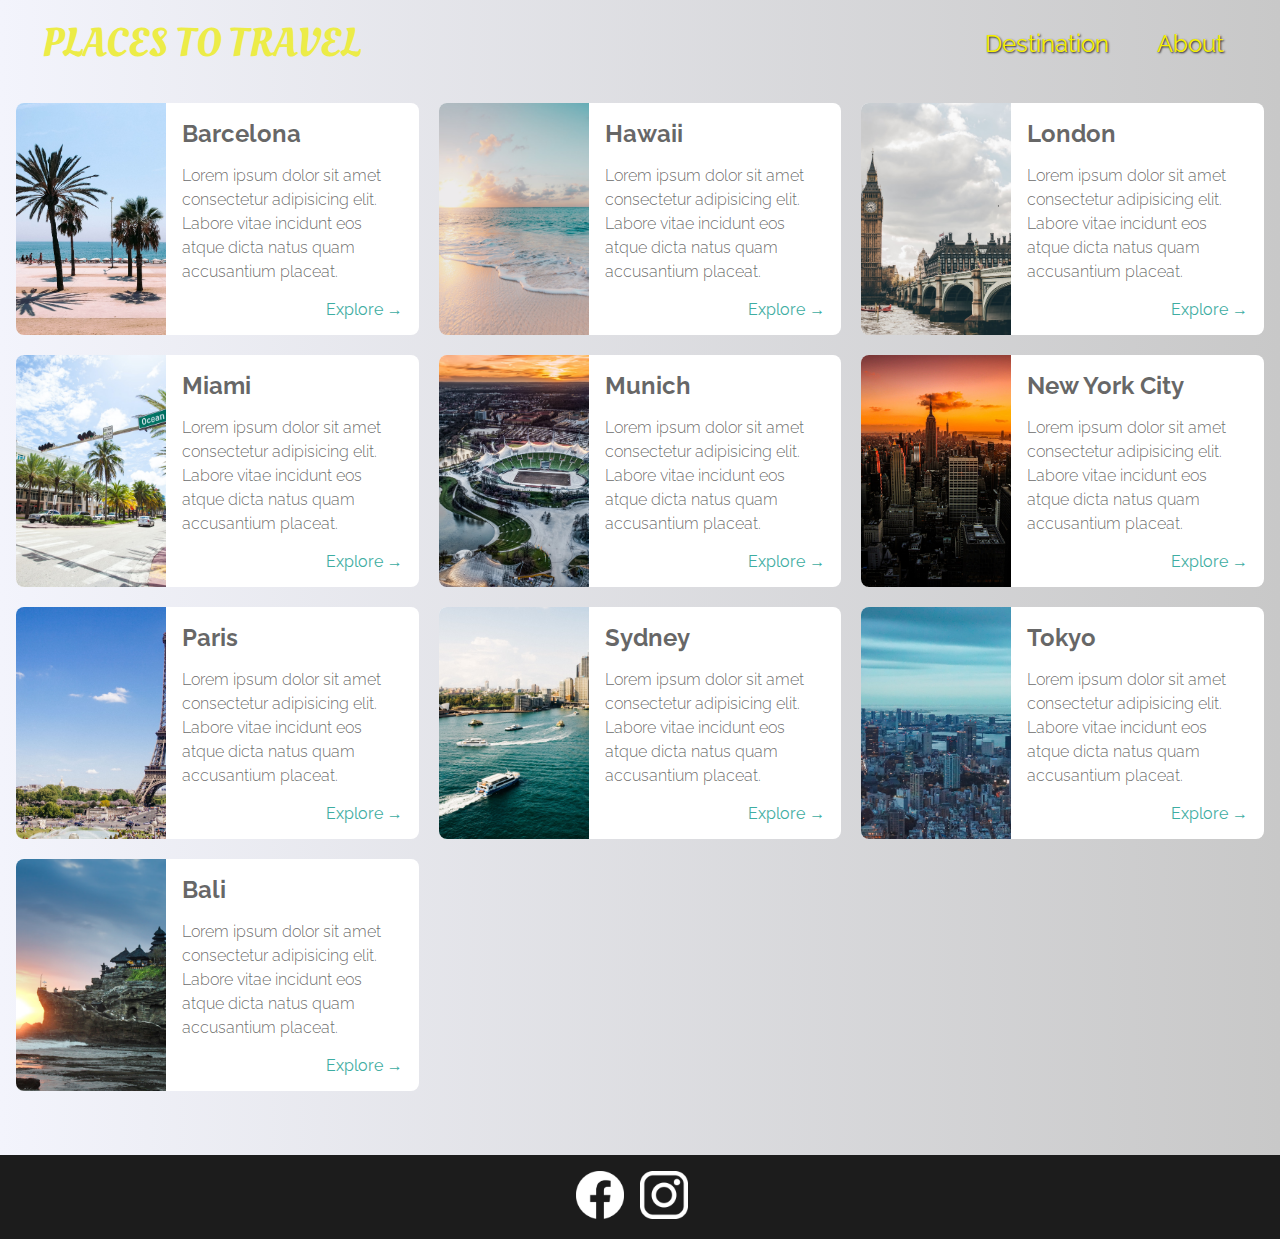
==== places.html @ 9e2e029f "adding places.html page" ====
<!DOCTYPE html>

<html>

  <head>
    <link
    href="https://fonts.googleapis.com/css2?family=Raleway:wght@700&family=Oleo+Script:wght@700&family=Quicksand:wght@300;500&display=swap"
    rel="stylesheet"
  />
  <link rel="stylesheet" href="shared.css"/>
  <link rel="stylesheet" href="places.css"/>
       <title>Places to Go</title>

  </head>

  <body>
    <header class="header-container">
        <div class="page-logo" >
            <a href="html.index">Places to Travel</a>
        </div>
        <nav>
            <ul class="link-container">
                <li><a href="index.html">Destination</a></li>
                <li><a href="about.html">About</a></li>
            </ul>
        </nav>
    </header>
    <main>
        <ul>
            <li>
              <img src="images/places/barcelona.jpg" alt="City of Barcelona" />
              <div class="item-content">
                <div>
                  <h2>Barcelona</h2>
                  <p>
                    Lorem ipsum dolor sit amet consectetur adipisicing elit. Labore
                    vitae incidunt eos atque dicta natus quam accusantium placeat.
                  </p>
                </div>
                <div class="actions">
                  <a href="https://en.wikipedia.org/wiki/Barcelona">Explore &#x2192</a>
                </div>
              </div>
            </li>
            <li>
              <img src="images/places/hawaii.jpg" alt="Hawaii beach" />
              <div class="item-content">
                <div>
                  <h2>Hawaii</h2>
                  <p>
                    Lorem ipsum dolor sit amet consectetur adipisicing elit. Labore
                    vitae incidunt eos atque dicta natus quam accusantium placeat.
                  </p>
                </div>
                <div class="actions">
                  <a href="hhttps://en.wikipedia.org/wiki/Hawaii">Explore &#x2192</a>
                </div>
              </div>
            </li>
            <li>
              <img src="images/places/london.jpg" alt="London city" />
              <div class="item-content">
                <div>
                  <h2>London</h2>
                  <p>
                    Lorem ipsum dolor sit amet consectetur adipisicing elit. Labore
                    vitae incidunt eos atque dicta natus quam accusantium placeat.
                  </p>
                  
                </div>
                <div class="actions">
                  <a href="https://en.wikipedia.org/wiki/London">Explore &#x2192</a>
                </div>
              </div>
            </li>
            <li>
              <img src="images/places/miami.jpg" alt="Miami streets" />
              <div class="item-content">
                <div>
                  <h2>Miami</h2>
                  <p>
                    Lorem ipsum dolor sit amet consectetur adipisicing elit. Labore
                    vitae incidunt eos atque dicta natus quam accusantium placeat.
                  </p>
                </div>
                <div class="actions">
                  <a href="https://en.wikipedia.org/wiki/Miami">Explore &#x2192</a>
                </div>
              </div>
            </li>
            <li>
              <img src="images/places/munich.jpg" alt="Munich football stadium" />
              <div class="item-content">
                <div>
                  <h2>Munich</h2>
                  <p>
                    Lorem ipsum dolor sit amet consectetur adipisicing elit. Labore
                    vitae incidunt eos atque dicta natus quam accusantium placeat.
                  </p>
                </div>
                <div class="actions">
                  <a href="https://en.wikipedia.org/wiki/Munich">Explore &#x2192</a>
                </div>
              </div>
            </li>
            <li>
              <img src="images/places/new-york-city.jpg" alt="New York City skyline" />
              <div class="item-content">
                <div>
                  <h2>New York City</h2>
                  <p>
                    Lorem ipsum dolor sit amet consectetur adipisicing elit. Labore
                    vitae incidunt eos atque dicta natus quam accusantium placeat.
                  </p>
                </div>
                <div class="actions">
                  <a href="https://en.wikipedia.org/wiki/New_York_City"
                    >Explore &#x2192</a
                  >
                </div>
              </div>
            </li>
            <li>
              <img src="images/places/paris.jpg" alt="Paris city" />
              <div class="item-content">
                <div>
                  <h2>Paris</h2>
                  <p>
                    Lorem ipsum dolor sit amet consectetur adipisicing elit. Labore
                    vitae incidunt eos atque dicta natus quam accusantium placeat.
                  </p>
                </div>
                <div class="actions">
                  <a href="https://en.wikipedia.org/wiki/Paris">Explore &#x2192</a>
                </div>
              </div>
            </li>
            <li>
              <img src="images/places/sydney.jpg" alt="Sydney beach" />
              <div class="item-content">
                <div>
                  <h2>Sydney</h2>
                  <p>
                    Lorem ipsum dolor sit amet consectetur adipisicing elit. Labore
                    vitae incidunt eos atque dicta natus quam accusantium placeat.
                  </p>
                </div>
                <div class="actions">
                  <a href="https://en.wikipedia.org/wiki/Sydney">Explore &#x2192</a>
                </div>
              </div>
            </li>
            <li>
              <img src="images/places/tokyo.jpg" alt="Tokyo skyline" />
              <div class="item-content">
                <div>
                  <h2>Tokyo</h2>
                  <p>
                    Lorem ipsum dolor sit amet consectetur adipisicing elit. Labore
                    vitae incidunt eos atque dicta natus quam accusantium placeat.
                  </p>
                </div>
                <div class="actions">
                  <a href="https://en.wikipedia.org/wiki/Tokyo">Explore &#x2192</a>
                </div>
              </div>
            </li>
            <li>
              <img src="images/places/bali.jpg" alt="Bali beach" />
              <div class="item-content">
                <div>
                  <h2>Bali</h2>
                  <p>
                    Lorem ipsum dolor sit amet consectetur adipisicing elit. Labore
                    vitae incidunt eos atque dicta natus quam accusantium placeat.
                  </p>
                </div>
                <div class="actions">
                  <a href="https://en.wikipedia.org/wiki/Bali">Explore &#x2192</a>
                </div>
              </div>
            </li>
          </ul>

       </ul>
    </main>
    <footer>
        <ul class="footer">
            <li>
                <a href="#">
                 <img src="images/icons/facebook.png"/>
                </a>
          </li>
            <li>
                <a href="#">
                    <img  src="images/icons/insta.png"/>
                </a>
            </li>
        </ul>


      </footer>
  </body>
</html>
---- shared.css ----
html,body{
    height:100vh;
}
body{
    margin:0;
    font-family:"Raleway","sans-serif";
    height:100vh;
}
.page-logo a{
    color:rgb(236, 236, 71);
    font-size:1.75rem;
    padding:10px;
    text-decoration:none;
    text-transform: uppercase;
    font-family:"Oleo Script";
    margin-right:1rem;
    margin-left:0;
  
}
header{
    display:flex;
    justify-content: space-between;
    align-items: center;
    padding:1rem 2rem;
    position:absolute;
    width:100%;
    box-sizing: border-box;
   
}
.link-container{
    display:flex;
    
}
ul{
    list-style:none;
     margin:0;
}
header li{
    margin-right:0px;
     text-align: right;
   
}
header li a{
    text-decoration: none;
    color:rgb(245, 239, 0);
    text-shadow:1px 1px 2px #1c1c1c;
    font-size:1rem;
    padding:1em;
    border-radius:8px;
}
header li a:hover{
    color:#1c1c1c;
    background-color:rgb(245, 239, 0);

}
.footer{
    display:flex;
    background-color: #1c1c1c;
    padding:1em;
    justify-content:center;
}
.footer img{
   
   height:2rem;
   width:2rem;
   margin-right: 1rem;
}
@media only  screen and (min-width:650px){
  .page-logo a{
      font-size:2.5rem;
      
  }
  header li a{
      font-size:1.5rem;
  }
  .footer img{
      height:3rem;
      width:3rem;
    
  }
}
---- places.css ----
body{
    background:linear-gradient(90deg,rgb(243, 244, 252),rgb(200,200,200));
    
    
}
header{
    position: static;
}
ul li img{
    height:100%;
    width:150px;
    object-fit: cover;
    object-position: center;
    
}
main li{
    display:flex;
    background-color: white;
    
    border-radius:8px;
    overflow:hidden;
    color:#1c1c1c;
}
main li a{
    text-decoration:none;
    color:rgb(62, 173, 162);
    margin-top:auto;

}
main li a:hover{
    background-color:turquoise ;
    padding:6px;
    border-radius: 5px;
    color:white;

}

 .item-content{
   padding:1rem;
   display:flex;
   flex-direction:column;
   justify-content:space-between;
   color:rgba(0,0,0,0.6)
}
.actions{
    text-align:right;
}
main ul{
    width:100%;
    display:grid;
    grid-template-columns: 1fr ;
    grid-template-rows:auto;
    gap:20px 20px;
    margin:0 auto 48px auto;
    box-sizing:border-box;
    padding:1em;
}
.item-content h2{
    margin:0;
    font-size:1.5rem;
}
.item-content p{
  line-height:1.5;
  font-size:1rem;
  font-weight:300;
}
@media only screen and (min-width:750px){
    main ul {
        grid-template-columns:1fr 1fr;
    }
}
@media only screen and (min-width:1050px){
    main ul{
        grid-template-columns:1fr 1fr 1fr;
        
    }
}
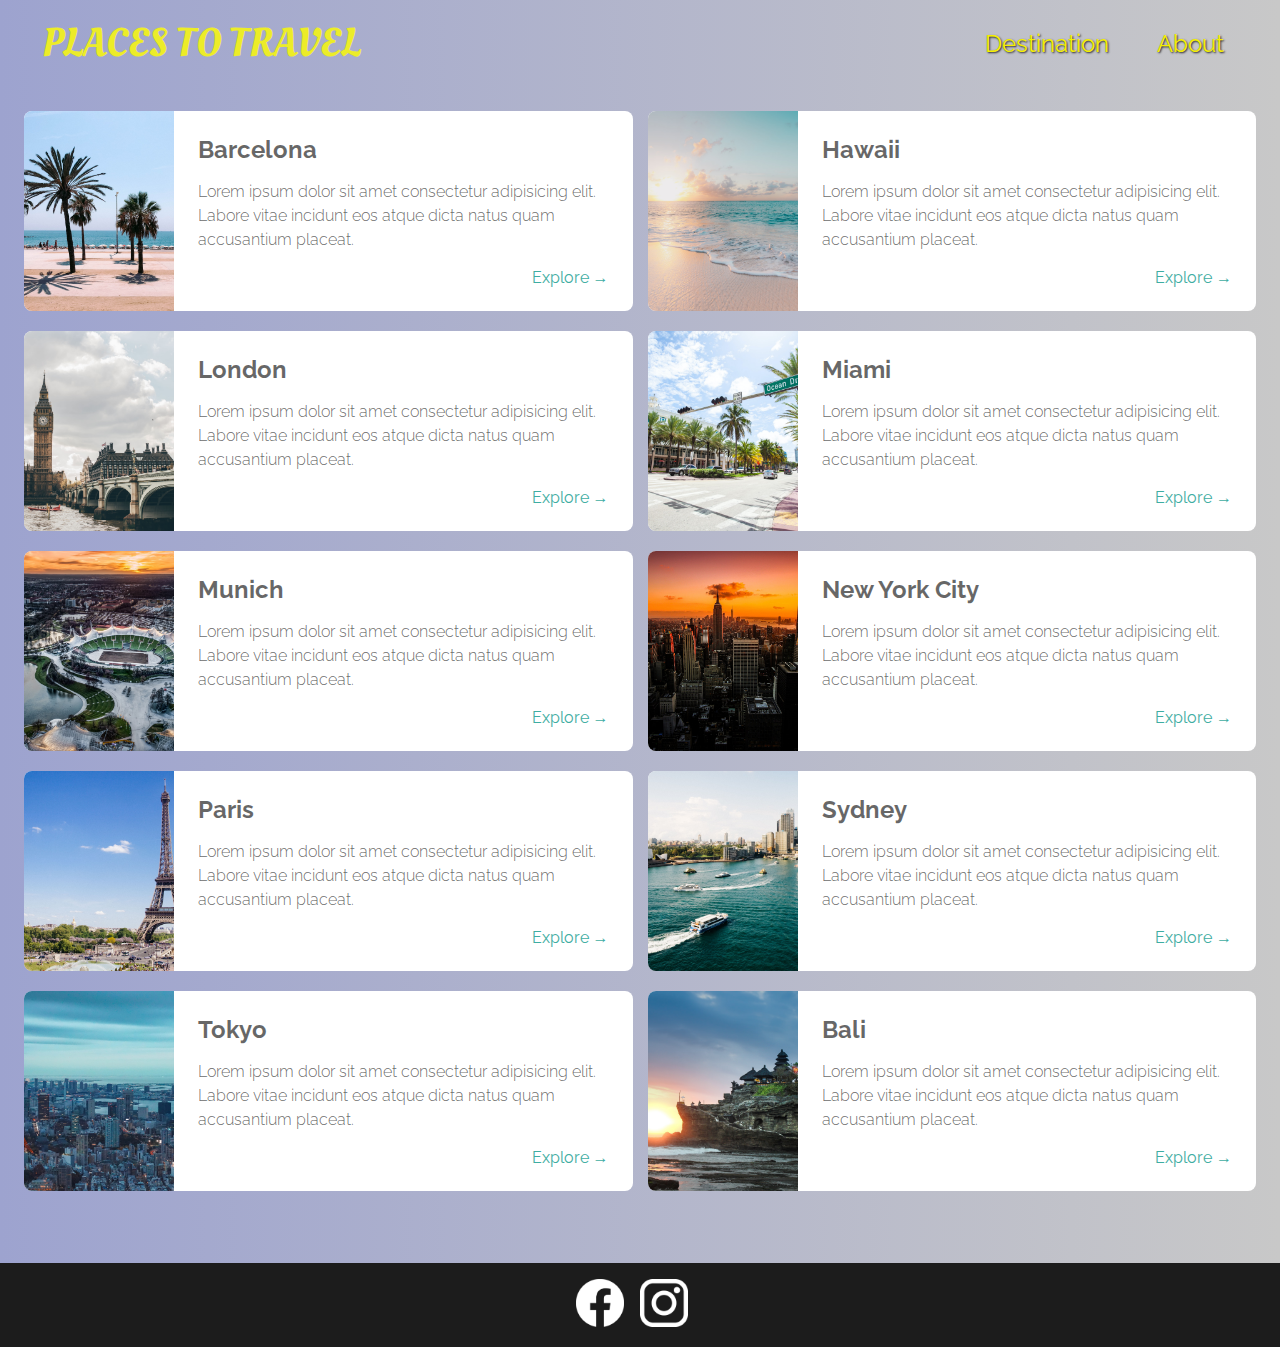
==== commit 1234ee4c: "make the website fit mobile screens" ====
--- a/places.html
+++ b/places.html
@@ -3,6 +3,9 @@
 <html>
 
   <head>
+    <meta charset="UTF-8">
+    <meta http-equiv="X-UA-Compatible" content="IE=edge">
+    <meta name="viewport" content="width=device-width, initial-scale=1.0">
     <link
     href="https://fonts.googleapis.com/css2?family=Raleway:wght@700&family=Oleo+Script:wght@700&family=Quicksand:wght@300;500&display=swap"
     rel="stylesheet"
--- a/shared.css
+++ b/shared.css
@@ -7,8 +7,8 @@
     height:100vh;
 }
 .page-logo a{
-    color:rgb(236, 236, 71);
-    font-size:1.75rem;
+    color:rgb(236, 236, 40);
+    font-size:1.5rem;
     padding:10px;
     text-decoration:none;
     text-transform: uppercase;
@@ -17,7 +17,7 @@
     margin-left:0;
   
 }
-header{
+header,.side-drawer-header{
     display:flex;
     justify-content: space-between;
     align-items: center;
@@ -26,6 +26,11 @@
     width:100%;
     box-sizing: border-box;
    
+}
+.side-drawer-header{
+    justify-content: flex-end;
+    background-color: royalblue;
+    position:static
 }
 .link-container{
     display:flex;
@@ -65,7 +70,50 @@
    width:2rem;
    margin-right: 1rem;
 }
-@media only  screen and (min-width:650px){
+.main-header nav{
+    display:none;
+}
+.hamburger-icon{
+    width:2rem;
+    height:2rem;
+    display:flex;
+    justify-content:space-around;
+    flex-direction:column;
+}
+.hamburger-icon span{
+  height:3px;
+  background-color: white;
+}
+aside{
+    position:absolute;
+    top:0;
+    left:0;
+    height:100%;
+    width:100%;
+    background-color:rgb(141, 141, 218);
+    z-index:1;
+    display:none; 
+}
+aside ul{
+    display:flex;
+    flex-direction:column;
+    align-items: center;
+    list-style:none;
+}
+aside li{
+    padding:1em;
+}
+aside ul a{
+    padding:1em;
+    color:rgb(219, 219, 13);
+    text-decoration:none;
+    font-size:1.5rem;
+}
+#side-drawer:target{
+  display:block;
+  
+}
+@media only  screen and (min-width:768px){
   .page-logo a{
       font-size:2.5rem;
       
@@ -78,4 +126,10 @@
       width:3rem;
     
   }
+ .main-header nav{
+      display:flex;
+  }
+  .hamburger-icon{
+      display:none;
+  }
 }--- a/places.css
+++ b/places.css
@@ -1,5 +1,5 @@
 body{
-    background:linear-gradient(90deg,rgb(243, 244, 252),rgb(200,200,200));
+    background:linear-gradient(90deg,rgb(157, 163, 207),rgb(200,200,200));
     
     
 }
@@ -36,7 +36,7 @@
 }
 
  .item-content{
-   padding:1rem;
+   padding:1.5rem;
    display:flex;
    flex-direction:column;
    justify-content:space-between;
@@ -50,10 +50,10 @@
     display:grid;
     grid-template-columns: 1fr ;
     grid-template-rows:auto;
-    gap:20px 20px;
+    gap:20px 15px;
     margin:0 auto 48px auto;
     box-sizing:border-box;
-    padding:1em;
+    padding:1.5em;
 }
 .item-content h2{
     margin:0;
@@ -64,14 +64,10 @@
   font-size:1rem;
   font-weight:300;
 }
-@media only screen and (min-width:750px){
+@media only screen and (min-width:786px){
     main ul {
         grid-template-columns:1fr 1fr;
     }
+   
+
 }
-@media only screen and (min-width:1050px){
-    main ul{
-        grid-template-columns:1fr 1fr 1fr;
-        
-    }
-}
